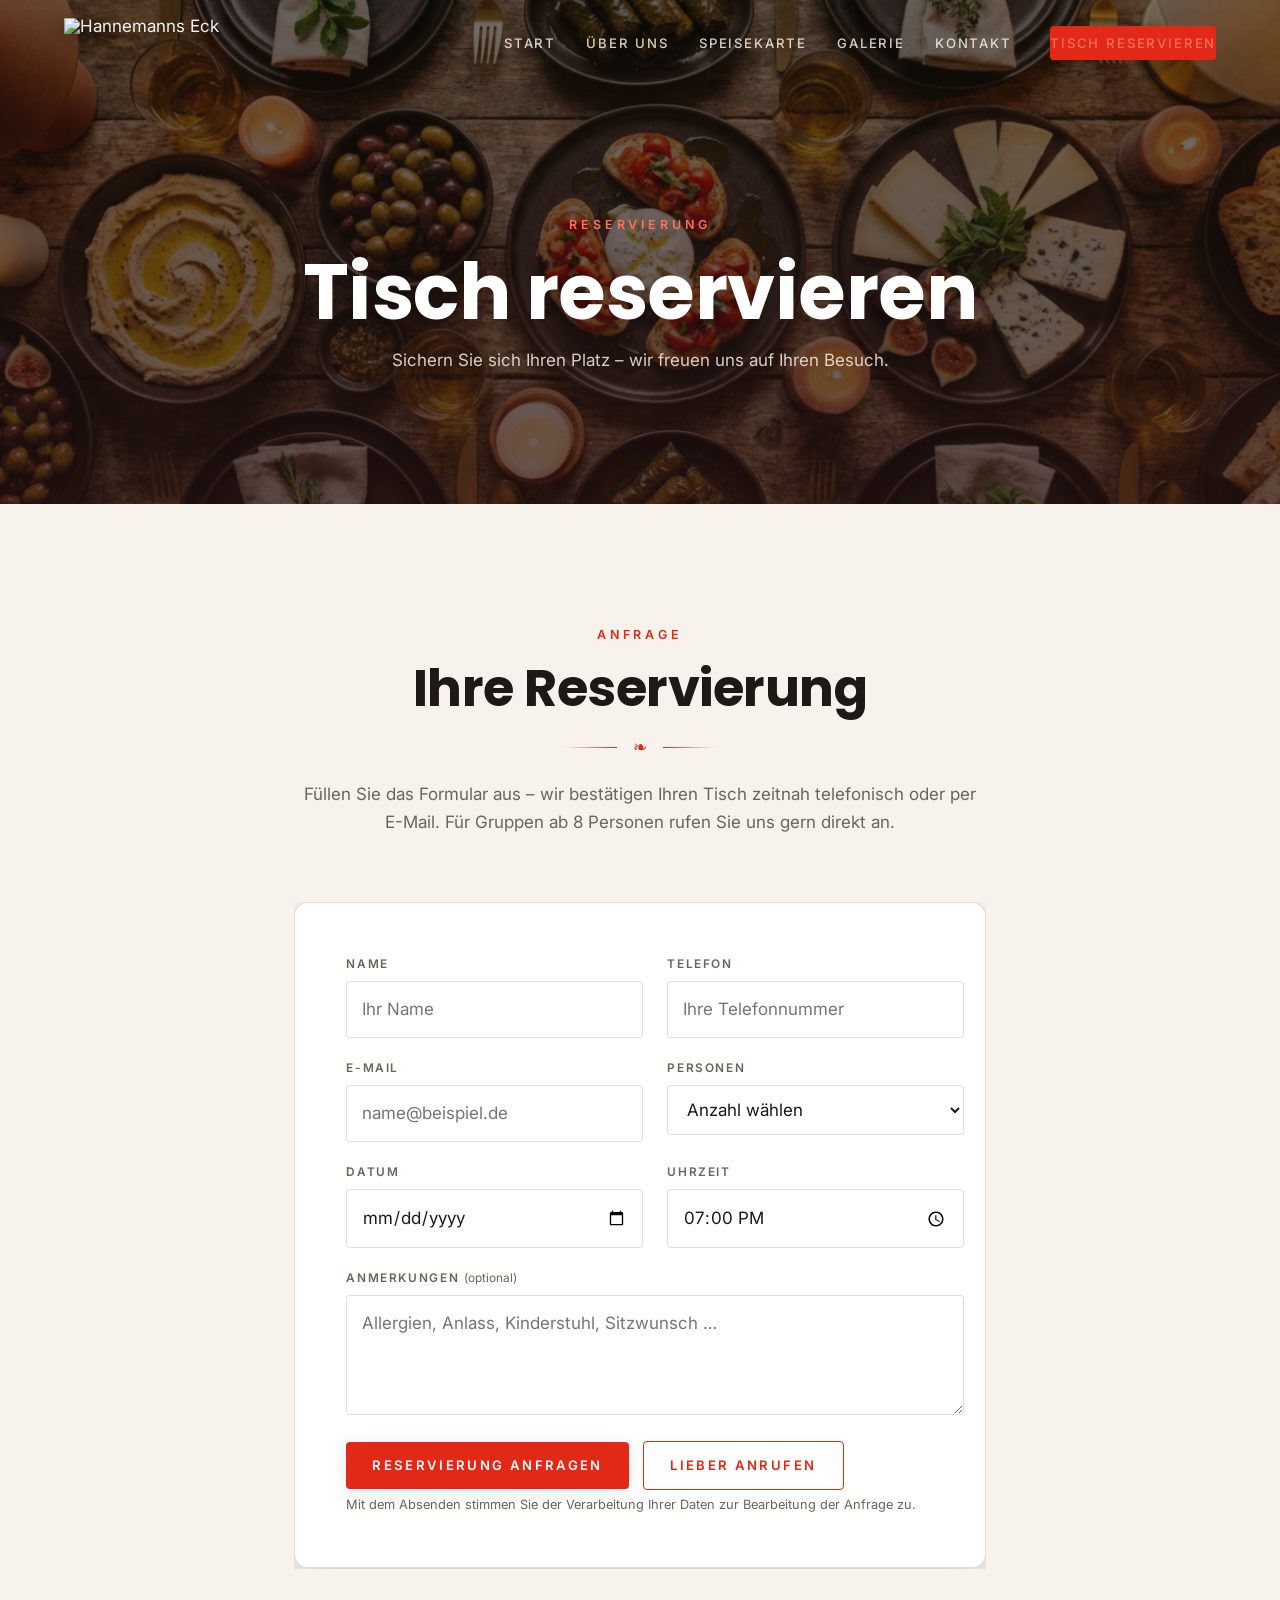
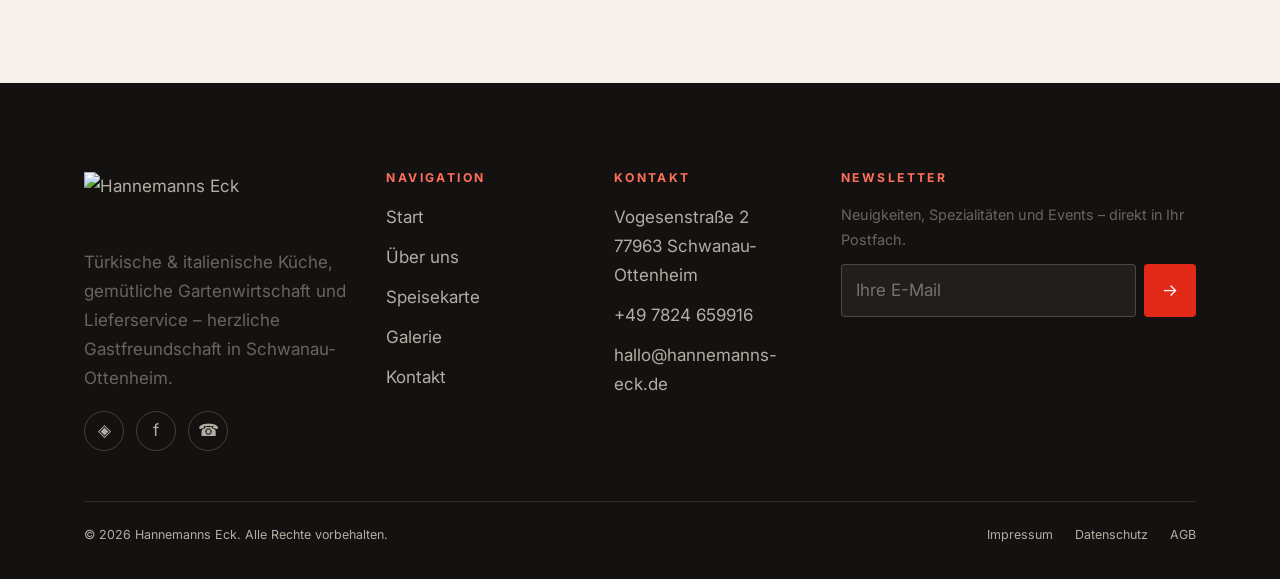
==== reservierung.html @ 38e83c29 "first commit" ====
<!DOCTYPE html>
<html lang="de">
<head>
  <meta charset="UTF-8" />
  <script>document.documentElement.className += ' js';</script>
  <meta name="viewport" content="width=device-width, initial-scale=1.0" />
  <title>Reservierung – Hannemanns Eck, Schwanau</title>
  <meta name="description" content="Reservieren Sie Ihren Tisch im Hannemanns Eck in Schwanau – wählen Sie Datum, Uhrzeit und Personenzahl. Wir bestätigen Ihre Anfrage zeitnah." />
  <link rel="canonical" href="https://www.hannemanns-eck.de/reservierung.html" />
  <meta name="theme-color" content="#141210" />
  <meta property="og:title" content="Reservierung – Hannemanns Eck" />
  <meta property="og:image" content="assets/img/kebap.png" />
  <link rel="icon" type="image/x-icon" href="assets/img/favicon.ico" />
  <link rel="icon" type="image/png" sizes="32x32" href="assets/img/favicon-32.png" />
  <link rel="icon" type="image/png" sizes="16x16" href="assets/img/favicon-16.png" />
  <link rel="apple-touch-icon" href="assets/img/apple-touch-icon.png" />
  <link rel="stylesheet" href="assets/css/style.css" />
</head>
<body>
  <a class="skip-link" href="#main">Zum Inhalt springen</a>
  <header class="nav" id="nav">
    <a class="nav__brand" href="index.html" aria-label="Hannemanns Eck – Startseite"><img src="assets/img/logo-light.png" alt="Hannemanns Eck" /></a>
    <nav class="nav__links" aria-label="Hauptnavigation">
      <a href="index.html">Start</a>
      <a href="ueber-uns.html">Über uns</a>
      <a href="speisekarte.html">Speisekarte</a>
      <a href="galerie.html">Galerie</a>
      <a href="kontakt.html">Kontakt</a>
      <a class="btn btn--gold nav__cta" href="reservierung.html" aria-current="page">Tisch reservieren</a>
    </nav>
    <button class="nav__toggle" aria-label="Menü öffnen" aria-expanded="false" aria-controls="nav"><span></span><span></span><span></span></button>
  </header>

  <main id="main">
    <section class="pagehero">
      <div class="pagehero__bg" data-parallax="0.16"><img src="assets/img/mezze.png" alt="Gedeckte Tafel im Hannemanns Eck" fetchpriority="high" /></div>
      <div class="pagehero__inner"><span class="eyebrow on-dark">Reservierung</span><h1>Tisch reservieren</h1><p>Sichern Sie sich Ihren Platz – wir freuen uns auf Ihren Besuch.</p></div>
    </section>

    <section class="section">
      <div class="container" style="max-width:820px">
        <div class="section-head" data-reveal><span class="eyebrow">Anfrage</span><h2>Ihre Reservierung</h2><div class="script-divider">❧</div><p>Füllen Sie das Formular aus – wir bestätigen Ihren Tisch zeitnah telefonisch oder per E-Mail. Für Gruppen ab 8 Personen rufen Sie uns gern direkt an.</p></div>
        <form class="form-card" id="reservation-form" data-reveal novalidate>
      <!-- Spamschutz (Honeypot) - von Menschen unsichtbar -->
      <input type="text" name="_gotcha" tabindex="-1" autocomplete="off" aria-hidden="true" style="position:absolute;left:-9999px;width:1px;height:1px;opacity:0" />
      <!-- Zweiter Honeypot (nur fuer Bots sichtbar) -->
      <input type="text" name="company" tabindex="-1" autocomplete="off" aria-hidden="true" style="position:absolute;left:-9999px;width:1px;height:1px;opacity:0" />
          <div class="form-grid">
            <div class="field"><label for="r-name">Name</label><input id="r-name" name="name" type="text" autocomplete="name" required placeholder="Ihr Name" /></div>
            <div class="field"><label for="r-phone">Telefon</label><input id="r-phone" name="phone" type="tel" autocomplete="tel" required placeholder="Ihre Telefonnummer" /></div>
            <div class="field"><label for="r-email">E-Mail</label><input id="r-email" name="email" type="email" autocomplete="email" required placeholder="name@beispiel.de" /></div>
            <div class="field"><label for="r-guests">Personen</label><select id="r-guests" name="guests" required><option value="" disabled selected>Anzahl wählen</option><option>1</option><option>2</option><option>3</option><option>4</option><option>5</option><option>6</option><option>7</option><option>8</option></select></div>
            <div class="field"><label for="r-date">Datum</label><input id="r-date" name="date" type="date" required /></div>
            <div class="field"><label for="r-time">Uhrzeit</label><input id="r-time" name="time" type="time" required value="19:00" min="11:00" max="23:00" /></div>
            <div class="field full"><label for="r-note">Anmerkungen <span style="text-transform:none;letter-spacing:0;font-weight:400">(optional)</span></label><textarea id="r-note" name="note" placeholder="Allergien, Anlass, Kinderstuhl, Sitzwunsch …"></textarea></div>
          </div>
          <div style="margin-top:1.6rem;display:flex;gap:14px;flex-wrap:wrap;align-items:center">
            <button class="btn btn--primary" type="submit">Reservierung anfragen</button>
            <a class="btn btn--outline" href="tel:+497824659916">Lieber anrufen</a>
          </div>
          <p class="form-note">Mit dem Absenden stimmen Sie der Verarbeitung Ihrer Daten zur Bearbeitung der Anfrage zu.</p>
          <div class="form-success" id="reservation-success" role="status" aria-live="polite"></div>
        </form>
      </div>
    </section>
  </main>

  <!-- ============ Footer (FOOTER_PLACEHOLDER) ============ -->
  <footer class="footer">
    <div class="container">
      <div class="footer__grid">
        <div class="footer__brand">
          <img src="assets/img/logo-light.png" alt="Hannemanns Eck" style="height:58px;width:auto" />
          <p style="margin-top:18px;max-width:280px">Türkische & italienische Küche, gemütliche Gartenwirtschaft und Lieferservice – herzliche Gastfreundschaft in Schwanau-Ottenheim.</p>
          <div class="socials" style="margin-top:18px">
            <a href="#" aria-label="Instagram">◈</a>
            <a href="#" aria-label="Facebook">f</a>
            <a href="https://wa.me/497824659916" aria-label="WhatsApp">☎</a>
          </div>
        </div>
        <div>
          <h4>Navigation</h4>
          <ul class="footer__links">
            <li><a href="index.html">Start</a></li>
            <li><a href="ueber-uns.html">Über uns</a></li>
            <li><a href="speisekarte.html">Speisekarte</a></li>
            <li><a href="galerie.html">Galerie</a></li>
            <li><a href="kontakt.html">Kontakt</a></li>
          </ul>
        </div>
        <div>
          <h4>Kontakt</h4>
          <ul class="footer__links">
            <li><a href="https://www.openstreetmap.org/search?query=Vogesenstraße%202%2077963%20Schwanau" target="_blank" rel="noopener">Vogesenstraße 2<br>77963 Schwanau-Ottenheim</a></li>
            <li><a href="tel:+497824659916">+49 7824 659916</a></li>
            <li><a href="mailto:hallo@hannemanns-eck.de">hallo@hannemanns-eck.de</a></li>
          </ul>
        </div>
        <div>
          <h4>Newsletter</h4>
          <p style="font-size:0.9rem">Neuigkeiten, Spezialitäten und Events – direkt in Ihr Postfach.</p>
          <form class="newsletter" data-confirm="news-success" novalidate>
      <!-- Spamschutz (Honeypot) - von Menschen unsichtbar -->
      <input type="text" name="_gotcha" tabindex="-1" autocomplete="off" aria-hidden="true" style="position:absolute;left:-9999px;width:1px;height:1px;opacity:0" />
            <input type="email" name="email" required placeholder="Ihre E-Mail" aria-label="E-Mail für Newsletter" />
            <button type="submit" aria-label="Abonnieren">→</button>
          </form>
          <div class="form-success" id="news-success" role="status" aria-live="polite" style="margin-top:12px;font-size:0.86rem"><strong>Willkommen!</strong> Bitte bestätigen Sie Ihre Anmeldung.</div>
        </div>
      </div>
      <div class="footer__bottom">
        <span>© <span data-year>2026</span> Hannemanns Eck. Alle Rechte vorbehalten.</span>
        <span>
          <a href="#">Impressum</a>
          <a href="#">Datenschutz</a>
          <a href="#">AGB</a>
        </span>
      </div>
    </div>
  </footer>

  <script src="assets/js/main.js" defer></script>
</body>
</html>
---- assets/css/style.css ----
/* =====================================================================
   Hannemanns Eck — Design System
   Warme, edle Palette · Terrakotta · Bordeaux · Gold · Creme · Holz
   Serif (Cormorant/Playfair) für Headlines, Sans (Inter) für Fließtext
   ===================================================================== */

/* --- Google Fonts (mit robusten Fallbacks für Offline-Betrieb) --- */
@import url('https://fonts.googleapis.com/css2?family=Poppins:wght@400;500;600;700;800&family=Inter:wght@300;400;500;600&family=Yellowtail&display=swap');

/* ============================ Tokens ============================ */
:root {
  /* Farben — Markenidentität aus dem Logo: Schwarz · Rot · Creme */
  --bordeaux: #1e1b19;
  --bordeaux-deep: #141210;
  --terracotta: #e22817;
  --terracotta-soft: #ef5a45;
  --gold: #e22817;
  --gold-bright: #ff6f5c;
  --cream: #f7f3ec;
  --cream-dim: #ece5d9;
  --wood: #1c1916;
  --charcoal: #141210;
  --ink: #1a1714;

  /* Funktionale Variablen (Light-Basis) */
  --bg: var(--cream);
  --bg-alt: #f0ebe2;
  --surface: #ffffff;
  --text: #1c1916;
  --text-soft: #6b645d;
  --line: rgba(20, 18, 16, 0.13);
  --accent: var(--terracotta);
  --accent-2: var(--gold);

  /* Typografie */
  --font-serif: 'Poppins', 'Inter', Helvetica, Arial, sans-serif;
  --font-sans: 'Inter', -apple-system, BlinkMacSystemFont, 'Segoe UI', Roboto, Helvetica, Arial, sans-serif;
  --font-script: 'Yellowtail', 'Segoe Script', 'Brush Script MT', cursive;

  /* Maße */
  --maxw: 1240px;
  --gutter: clamp(20px, 5vw, 64px);
  --radius: 4px;
  --radius-lg: 14px;
  --shadow-sm: 0 4px 18px rgba(42, 27, 19, 0.10);
  --shadow-md: 0 18px 50px rgba(42, 27, 19, 0.18);
  --shadow-gold: 0 10px 40px rgba(226, 40, 23, 0.30);
  --ease: cubic-bezier(0.22, 1, 0.36, 1);
  --ease-lux: cubic-bezier(0.16, 1, 0.3, 1); /* langsames, edles Expo-Out (LVMH-Stil) */
  --t-fast: 0.25s var(--ease);
  --t: 0.5s var(--ease);
}

/* ============================ Reset ============================ */
*, *::before, *::after { box-sizing: border-box; }
* { margin: 0; }
html { scroll-behavior: smooth; -webkit-text-size-adjust: 100%; }
body {
  font-family: var(--font-sans);
  font-weight: 400;
  color: var(--text);
  background: var(--bg);
  line-height: 1.7;
  font-size: 17px;
  -webkit-font-smoothing: antialiased;
  text-rendering: optimizeLegibility;
  overflow-x: hidden;
}
img { max-width: 100%; display: block; }
a { color: inherit; text-decoration: none; }
button { font: inherit; cursor: pointer; border: none; background: none; color: inherit; }
ul { list-style: none; padding: 0; }
input, select, textarea { font: inherit; color: inherit; }
:focus-visible { outline: 2px solid var(--gold); outline-offset: 3px; border-radius: 2px; }

/* Skip-Link (Barrierefreiheit) */
.skip-link {
  position: absolute; left: 12px; top: -60px;
  background: var(--bordeaux); color: var(--cream);
  padding: 12px 20px; border-radius: var(--radius); z-index: 2000;
  transition: top var(--t-fast);
}
.skip-link:focus { top: 12px; }

/* ========================= Typografie ========================= */
h1, h2, h3, h4 { font-family: var(--font-serif); font-weight: 700; line-height: 1.06; letter-spacing: -0.5px; }
h1 { font-size: clamp(2.6rem, 6vw, 4.8rem); }
h2 { font-size: clamp(2rem, 4.2vw, 3.2rem); }
h3 { font-size: clamp(1.4rem, 2.4vw, 1.9rem); }
p { color: var(--text-soft); }
.lead { font-size: 1.18rem; color: var(--text-soft); }

.eyebrow {
  display: inline-block;
  font-family: var(--font-sans);
  font-size: 0.78rem; font-weight: 600;
  letter-spacing: 0.32em; text-transform: uppercase;
  color: var(--terracotta);
  margin-bottom: 1rem;
}
.eyebrow.on-dark { color: var(--gold-bright); }

.script-divider {
  display: flex; align-items: center; justify-content: center;
  gap: 16px; color: var(--gold); margin: 1.1rem 0;
}
.script-divider::before, .script-divider::after {
  content: ""; height: 1px; width: 54px;
  background: linear-gradient(90deg, transparent, var(--gold));
}
.script-divider::after { background: linear-gradient(90deg, var(--gold), transparent); }

/* ========================= Layout ========================= */
.container { width: 100%; max-width: var(--maxw); margin-inline: auto; padding-inline: var(--gutter); }
.section { padding-block: clamp(64px, 9vw, 130px); }
.section--tight { padding-block: clamp(48px, 6vw, 80px); }
.section--dark { background: var(--bordeaux-deep); color: var(--cream); }
.section--dark p { color: rgba(246, 239, 227, 0.75); }
.section--wood { background: var(--wood); color: var(--cream); }
.section--wood p { color: rgba(246, 239, 227, 0.72); }
.section-head { max-width: 680px; margin: 0 auto clamp(36px, 5vw, 64px); text-align: center; }
.text-center { text-align: center; }

/* ========================= Buttons ========================= */
.btn {
  display: inline-flex; align-items: center; gap: 0.6em;
  padding: 0.95em 2em;
  font-family: var(--font-sans); font-size: 0.82rem; font-weight: 600;
  letter-spacing: 0.18em; text-transform: uppercase;
  border-radius: var(--radius); position: relative; overflow: hidden;
  transition: transform var(--t-fast), box-shadow var(--t-fast), background var(--t-fast), color var(--t-fast);
  will-change: transform;
}
.btn--primary { background: var(--terracotta); color: #fff; box-shadow: var(--shadow-sm); }
.btn--primary:hover { background: #b81f0f; transform: translateY(-3px); box-shadow: var(--shadow-md); }
.btn--gold { background: var(--gold); color: #fff; }
.btn--gold:hover { background: var(--gold-bright); transform: translateY(-3px); box-shadow: var(--shadow-gold); }
.btn--ghost { border: 1px solid currentColor; color: var(--cream); }
.btn--ghost:hover { background: var(--cream); color: var(--ink); transform: translateY(-3px); }
.btn--outline { border: 1px solid var(--terracotta); color: var(--terracotta); }
.btn--outline:hover { background: var(--terracotta); color: #fff; transform: translateY(-3px); }

/* ===================== Navigation (sticky) ===================== */
.nav {
  position: fixed; inset: 0 0 auto 0; z-index: 1000;
  display: flex; align-items: center; justify-content: space-between;
  padding: 18px var(--gutter);
  transition: background var(--t), padding var(--t), box-shadow var(--t), border-color var(--t);
  border-bottom: 1px solid transparent;
}
.nav--scrolled {
  background: rgba(26, 18, 13, 0.85);
  -webkit-backdrop-filter: blur(14px); backdrop-filter: blur(14px);
  padding-block: 12px; box-shadow: 0 8px 30px rgba(0,0,0,0.25);
  border-bottom-color: rgba(200, 162, 83, 0.2);
}
.nav__brand { display: flex; flex-direction: column; line-height: 1; color: var(--cream); z-index: 2; }
.nav__brand b { font-family: var(--font-serif); font-size: 1.5rem; font-weight: 600; letter-spacing: 0.5px; }
.nav__brand span { font-size: 0.62rem; letter-spacing: 0.34em; text-transform: uppercase; color: var(--gold-bright); margin-top: 3px; }
.nav__links { display: flex; align-items: center; gap: 30px; }
.nav__links a {
  color: rgba(246,239,227,0.86); font-size: 0.82rem; font-weight: 500;
  letter-spacing: 0.14em; text-transform: uppercase; position: relative; padding: 6px 0;
  transition: color var(--t-fast);
}
.nav__links a::after {
  content: ""; position: absolute; left: 0; bottom: 0; height: 1.5px; width: 0;
  background: var(--gold); transition: width var(--t-fast);
}
.nav__links a:hover { color: #fff; }
.nav__links a:hover::after, .nav__links a[aria-current="page"]::after { width: 100%; }
.nav__links a[aria-current="page"] { color: var(--gold-bright); }
.nav__cta { margin-left: 8px; }
.nav__toggle { display: none; width: 42px; height: 42px; color: var(--cream); z-index: 2; }
.nav__toggle span { display: block; width: 26px; height: 2px; background: currentColor; margin: 5px auto; transition: transform var(--t-fast), opacity var(--t-fast); }
.nav.open .nav__toggle span:nth-child(1) { transform: translateY(7px) rotate(45deg); }
.nav.open .nav__toggle span:nth-child(2) { opacity: 0; }
.nav.open .nav__toggle span:nth-child(3) { transform: translateY(-7px) rotate(-45deg); }

@media (max-width: 940px) {
  .nav__toggle { display: block; }
  .nav__links {
    position: fixed; inset: 0; flex-direction: column; justify-content: center;
    gap: 26px; background: rgba(20, 13, 9, 0.97);
    -webkit-backdrop-filter: blur(10px); backdrop-filter: blur(10px);
    transform: translateX(100%); transition: transform var(--t); padding: 40px;
  }
  .nav.open .nav__links { transform: translateX(0); }
  .nav__links a { font-size: 1.1rem; }
}

/* ============================ Hero ============================ */
.hero { position: relative; min-height: 100svh; display: grid; place-items: center; text-align: center; color: var(--cream); overflow: hidden; }
.hero__bg { position: absolute; inset: -8% 0 0 0; z-index: -2; }
.hero__bg img { width: 100%; height: 116%; object-fit: cover; }
.hero::after {
  content: ""; position: absolute; inset: 0; z-index: -1;
  background: linear-gradient(180deg, rgba(20,13,9,0.55) 0%, rgba(40,18,18,0.45) 40%, rgba(20,13,9,0.85) 100%);
}
.hero__inner { padding: 120px var(--gutter) 90px; max-width: 920px; }
.hero h1 { color: #fff; text-shadow: 0 2px 30px rgba(0,0,0,0.4); }
.hero__sub { font-family: var(--font-script); font-size: clamp(1.5rem, 3vw, 2.2rem); color: var(--gold-bright); margin-top: 0.5rem; }
.hero__rating { display: inline-flex; align-items: center; gap: 10px; margin-top: 1.6rem; color: var(--cream); font-size: 0.85rem; letter-spacing: 0.12em; }
.hero__rating .stars { color: var(--gold-bright); letter-spacing: 3px; font-size: 1rem; }
.hero__actions { display: flex; gap: 16px; justify-content: center; flex-wrap: wrap; margin-top: 2.4rem; }
.scroll-cue { position: absolute; bottom: 26px; left: 50%; transform: translateX(-50%); color: var(--cream); font-size: 0.66rem; letter-spacing: 0.3em; text-transform: uppercase; opacity: 0.8; }
.scroll-cue::after { content: ""; display: block; width: 1px; height: 46px; margin: 10px auto 0; background: linear-gradient(var(--gold-bright), transparent); animation: cue 2s var(--ease) infinite; }
@keyframes cue { 0% { transform: scaleY(0); transform-origin: top; } 50% { transform: scaleY(1); transform-origin: top; } 51% { transform-origin: bottom; } 100% { transform: scaleY(0); transform-origin: bottom; } }

/* Page-Hero (Unterseiten) */
.pagehero { position: relative; min-height: 56vh; display: grid; place-items: center; text-align: center; color: var(--cream); overflow: hidden; }
.pagehero__bg { position: absolute; inset: 0; z-index: -2; }
.pagehero__bg img { width: 100%; height: 100%; object-fit: cover; }
.pagehero::after { content: ""; position: absolute; inset: 0; z-index: -1; background: linear-gradient(180deg, rgba(20,13,9,0.6), rgba(40,18,18,0.7)); }
.pagehero__inner { padding: 150px var(--gutter) 70px; }
.pagehero h1 { color: #fff; }
.pagehero p { color: rgba(246,239,227,0.85); max-width: 560px; margin: 0.8rem auto 0; }

/* ===================== Animation: Reveal ===================== */
/* ---------- Scroll-Reveal: LVMH-inspirierter Vorhang/Mask-Reveal ----------
   Inhalt steigt langsam mit weichem Expo-Easing auf und wird dabei wie hinter
   einer Kante hervorgeschoben (clip-path). main.js entfernt das clip-path nach
   Abschluss (Klasse .reveal-done), damit Schatten nicht beschnitten werden. */
.js [data-reveal] {
  opacity: 0;
  transform: translateY(54px);
  clip-path: inset(0 0 100% 0);
  transition: opacity 1.2s var(--ease-lux), transform 1.3s var(--ease-lux), clip-path 1.3s var(--ease-lux);
  will-change: opacity, transform, clip-path;
}
[data-reveal].in { opacity: 1; transform: none; clip-path: inset(0 0 0 0); }
[data-reveal].reveal-done { clip-path: none; }
[data-reveal-delay="1"] { transition-delay: 0.12s; }
[data-reveal-delay="2"] { transition-delay: 0.24s; }
[data-reveal-delay="3"] { transition-delay: 0.36s; }
[data-reveal-delay="4"] { transition-delay: 0.48s; }
[data-reveal-delay="5"] { transition-delay: 0.6s; }
[data-reveal-delay="6"] { transition-delay: 0.72s; }
.hero [data-anim] { opacity: 0; transform: translateY(26px); animation: heroIn 1s var(--ease) forwards; }
.hero [data-anim="1"] { animation-delay: 0.2s; }
.hero [data-anim="2"] { animation-delay: 0.45s; }
.hero [data-anim="3"] { animation-delay: 0.7s; }
.hero [data-anim="4"] { animation-delay: 0.95s; }
@keyframes heroIn { to { opacity: 1; transform: none; } }

/* Page-Transition (Fade beim Laden) */
body { animation: pageIn 0.6s var(--ease); }
@keyframes pageIn { from { opacity: 0; } to { opacity: 1; } }

/* ===================== Split / About ===================== */
.split { display: grid; grid-template-columns: 1fr 1fr; gap: clamp(32px, 5vw, 80px); align-items: center; }
.split--reverse .split__media { order: 2; }
.split__media { position: relative; border-radius: var(--radius-lg); overflow: hidden; box-shadow: var(--shadow-md); }
.split__media img { width: 100%; height: 100%; object-fit: cover; transition: transform 1.2s var(--ease); }
.split__media:hover img { transform: scale(1.05); }
.split__media .frame { position: absolute; inset: 14px; border: 1px solid rgba(246,239,227,0.5); border-radius: 8px; pointer-events: none; }
@media (max-width: 820px) { .split { grid-template-columns: 1fr; } .split--reverse .split__media { order: 0; } }

/* ===================== Highlight Cards ===================== */
.cards { display: grid; grid-template-columns: repeat(3, 1fr); gap: 28px; }
@media (max-width: 880px) { .cards { grid-template-columns: 1fr; max-width: 460px; margin-inline: auto; } }
.card {
  background: var(--surface); border-radius: var(--radius-lg); overflow: hidden;
  box-shadow: var(--shadow-sm); transition: transform var(--t), box-shadow var(--t);
  border: 1px solid var(--line);
}
.card:hover { transform: translateY(-8px); box-shadow: var(--shadow-md); }
.card__img { aspect-ratio: 4 / 3; overflow: hidden; }
.card__img img { width: 100%; height: 100%; object-fit: cover; transition: transform 1s var(--ease); }
.card:hover .card__img img { transform: scale(1.08); }
.card__body { padding: 26px 26px 30px; }
.card__body h3 { margin-bottom: 0.4rem; }
.card__tag { font-size: 0.7rem; letter-spacing: 0.2em; text-transform: uppercase; color: var(--gold); }

/* ===================== Stats / Bewertung ===================== */
.stats { display: grid; grid-template-columns: repeat(4, 1fr); gap: 24px; text-align: center; }
@media (max-width: 720px) { .stats { grid-template-columns: repeat(2, 1fr); } }
.stat__num { font-family: var(--font-serif); font-size: clamp(2.4rem, 5vw, 3.4rem); color: var(--gold-bright); line-height: 1; }
.stat__label { font-size: 0.74rem; letter-spacing: 0.22em; text-transform: uppercase; margin-top: 0.6rem; color: rgba(246,239,227,0.7); }

/* ===================== Speisekarte ===================== */
.menu-filter { display: flex; flex-wrap: wrap; gap: 10px; justify-content: center; margin-bottom: 48px; }
.menu-filter button {
  padding: 0.6em 1.4em; border: 1px solid var(--line); border-radius: 999px;
  font-size: 0.78rem; letter-spacing: 0.14em; text-transform: uppercase; color: var(--text-soft);
  transition: all var(--t-fast); background: var(--surface);
}
.menu-filter button:hover { border-color: var(--terracotta); color: var(--terracotta); }
.menu-filter button.active { background: var(--terracotta); border-color: var(--terracotta); color: #fff; }

.menu-cat { margin-bottom: clamp(48px, 7vw, 86px); }
.menu-cat__head { display: flex; align-items: center; gap: 20px; margin-bottom: 32px; }
.menu-cat__head h3 { font-size: clamp(1.7rem, 3vw, 2.3rem); white-space: nowrap; }
.menu-cat__head .rule { flex: 1; height: 1px; background: var(--line); }
.menu-grid { display: grid; grid-template-columns: 1fr 1fr; gap: 14px 48px; }
@media (max-width: 760px) { .menu-grid { grid-template-columns: 1fr; } }
.dish { display: grid; grid-template-columns: 1fr auto; gap: 6px 14px; padding: 16px 0; border-bottom: 1px dashed var(--line); align-items: baseline; }
.dish__name { font-family: var(--font-serif); font-size: 1.28rem; font-weight: 600; color: var(--ink); }
.dish__price { font-family: var(--font-serif); font-size: 1.18rem; color: var(--terracotta); font-weight: 600; white-space: nowrap; }
.dish__desc { grid-column: 1 / -1; font-size: 0.93rem; color: var(--text-soft); }
.dish__badge { display: inline-block; font-size: 0.62rem; letter-spacing: 0.12em; text-transform: uppercase; color: var(--gold); border: 1px solid var(--gold); border-radius: 3px; padding: 1px 6px; margin-left: 8px; vertical-align: middle; }

.menu-feature { display: grid; grid-template-columns: repeat(2, 1fr); gap: 18px; margin-bottom: 60px; }
@media (max-width: 760px) { .menu-feature { grid-template-columns: 1fr; } }
.menu-feature figure { position: relative; border-radius: var(--radius-lg); overflow: hidden; aspect-ratio: 16/10; box-shadow: var(--shadow-sm); }
.menu-feature img { width: 100%; height: 100%; object-fit: cover; transition: transform 1s var(--ease); }
.menu-feature figure:hover img { transform: scale(1.06); }
.menu-feature figcaption { position: absolute; left: 0; bottom: 0; right: 0; padding: 40px 22px 18px; color: #fff; font-family: var(--font-serif); font-size: 1.4rem; background: linear-gradient(transparent, rgba(20,13,9,0.8)); }

/* ===================== Galerie ===================== */
.gallery { display: grid; grid-template-columns: repeat(3, 1fr); grid-auto-rows: 230px; gap: 14px; }
@media (max-width: 860px) { .gallery { grid-template-columns: repeat(2, 1fr); grid-auto-rows: 200px; } }
@media (max-width: 520px) { .gallery { grid-template-columns: 1fr; } }
.gallery figure { position: relative; overflow: hidden; border-radius: var(--radius-lg); cursor: pointer; box-shadow: var(--shadow-sm); }
.gallery figure.tall { grid-row: span 2; }
.gallery figure.wide { grid-column: span 2; }
@media (max-width: 520px) { .gallery figure.tall, .gallery figure.wide { grid-row: auto; grid-column: auto; } }
.gallery img { width: 100%; height: 100%; object-fit: cover; transition: transform 0.9s var(--ease); }
.gallery figure:hover img { transform: scale(1.09); }
.gallery figure::after { content: "\002B"; position: absolute; inset: 0; display: grid; place-items: center; font-size: 2rem; color: #fff; background: rgba(58,15,21,0.0); opacity: 0; transition: all var(--t-fast); }
.gallery figure:hover::after { background: rgba(58,15,21,0.4); opacity: 1; }

/* Lightbox */
.lightbox { position: fixed; inset: 0; z-index: 1500; display: none; place-items: center; background: rgba(15,9,6,0.94); padding: 24px; }
.lightbox.open { display: grid; animation: pageIn 0.3s ease; }
.lightbox img { max-width: 92vw; max-height: 86vh; border-radius: 6px; box-shadow: 0 30px 80px rgba(0,0,0,0.6); }
.lightbox__close, .lightbox__nav { position: absolute; color: var(--cream); font-size: 2rem; width: 56px; height: 56px; display: grid; place-items: center; border-radius: 50%; transition: background var(--t-fast); }
.lightbox__close:hover, .lightbox__nav:hover { background: rgba(255,255,255,0.12); }
.lightbox__close { top: 18px; right: 18px; }
.lightbox__nav { top: 50%; transform: translateY(-50%); }
.lightbox__nav.prev { left: 14px; }
.lightbox__nav.next { right: 14px; }

/* ===================== Formulare ===================== */
.form-card { background: var(--surface); border: 1px solid var(--line); border-radius: var(--radius-lg); box-shadow: var(--shadow-md); padding: clamp(28px, 4vw, 52px); }
.form-grid { display: grid; grid-template-columns: 1fr 1fr; gap: 20px 24px; }
@media (max-width: 640px) { .form-grid { grid-template-columns: 1fr; } }
.field { display: flex; flex-direction: column; gap: 7px; }
.field.full { grid-column: 1 / -1; }
.field label { font-size: 0.74rem; letter-spacing: 0.14em; text-transform: uppercase; color: var(--text-soft); font-weight: 600; }
.field input, .field select, .field textarea {
  padding: 13px 15px; border: 1px solid var(--line); border-radius: var(--radius);
  background: #fff; transition: border-color var(--t-fast), box-shadow var(--t-fast);
}
.field input:focus, .field select:focus, .field textarea:focus { border-color: var(--terracotta); box-shadow: 0 0 0 3px rgba(185,87,47,0.12); outline: none; }
.field textarea { resize: vertical; min-height: 120px; }
.form-note { font-size: 0.8rem; color: var(--text-soft); margin-top: 4px; }
.form-success {
  display: none; margin-top: 22px; padding: 18px 22px; border-radius: var(--radius);
  background: rgba(120, 90, 40, 0.1); border: 1px solid var(--gold); color: var(--ink);
}
.form-success.show { display: block; animation: pageIn 0.5s ease; }
.form-success strong { color: var(--terracotta); }

/* ===================== Info / Kontakt ===================== */
.info-grid { display: grid; grid-template-columns: 1fr 1fr; gap: 40px; }
@media (max-width: 820px) { .info-grid { grid-template-columns: 1fr; } }
.info-list li { display: flex; gap: 16px; padding: 16px 0; border-bottom: 1px solid var(--line); }
.info-list .ic { color: var(--terracotta); font-size: 1.3rem; line-height: 1.4; }
.info-list b { display: block; font-family: var(--font-serif); font-size: 1.2rem; color: var(--ink); }
.info-list a:hover { color: var(--terracotta); }
.hours { width: 100%; border-collapse: collapse; }
.hours td { padding: 11px 0; border-bottom: 1px solid var(--line); }
.hours td:last-child { text-align: right; color: var(--ink); font-weight: 500; }
.hours tr.today td { color: var(--terracotta); font-weight: 600; }
.map-embed { border-radius: var(--radius-lg); overflow: hidden; box-shadow: var(--shadow-md); border: 1px solid var(--line); min-height: 320px; }
.map-embed iframe { width: 100%; height: 100%; min-height: 320px; border: 0; display: block; filter: saturate(1.05); }

/* ===================== CTA Band ===================== */
.cta-band { position: relative; text-align: center; color: var(--cream); overflow: hidden; }
.cta-band__bg { position: absolute; inset: 0; z-index: -2; }
.cta-band__bg img { width: 100%; height: 100%; object-fit: cover; }
.cta-band::after { content: ""; position: absolute; inset: 0; z-index: -1; background: rgba(40,15,18,0.8); }
.cta-band h2 { color: #fff; }
.cta-band p { color: rgba(246,239,227,0.82); max-width: 540px; margin: 0.8rem auto 2rem; }

/* ============================ Footer ============================ */
.footer { background: var(--charcoal); color: rgba(246,239,227,0.7); padding-top: clamp(56px, 7vw, 90px); }
.footer__grid { display: grid; grid-template-columns: 1.4fr 1fr 1fr 1.3fr; gap: 40px; padding-bottom: 50px; border-bottom: 1px solid rgba(246,239,227,0.12); }
@media (max-width: 860px) { .footer__grid { grid-template-columns: 1fr 1fr; gap: 36px; } }
@media (max-width: 520px) { .footer__grid { grid-template-columns: 1fr; } }
.footer h4 { font-family: var(--font-sans); font-size: 0.76rem; letter-spacing: 0.2em; text-transform: uppercase; color: var(--gold-bright); margin-bottom: 18px; }
.footer__brand b { font-family: var(--font-serif); font-size: 1.7rem; color: var(--cream); display: block; }
.footer__brand span { font-size: 0.66rem; letter-spacing: 0.3em; text-transform: uppercase; color: var(--gold); }
.footer a { transition: color var(--t-fast); }
.footer a:hover { color: var(--gold-bright); }
.footer__links li { margin-bottom: 11px; }
.socials { display: flex; gap: 12px; }
.socials a { width: 40px; height: 40px; border: 1px solid rgba(246,239,227,0.2); border-radius: 50%; display: grid; place-items: center; transition: all var(--t-fast); }
.socials a:hover { border-color: var(--gold); color: var(--gold-bright); transform: translateY(-3px); }
.newsletter { display: flex; gap: 8px; margin-top: 12px; }
.newsletter input { flex: 1; padding: 11px 14px; border-radius: var(--radius); border: 1px solid rgba(246,239,227,0.2); background: rgba(246,239,227,0.06); color: var(--cream); }
.newsletter input::placeholder { color: rgba(246,239,227,0.4); }
.newsletter button { padding: 0 18px; background: var(--terracotta); color: #fff; border-radius: var(--radius); transition: background var(--t-fast); }
.newsletter button:hover { background: #b81f0f; }
.footer__bottom { display: flex; justify-content: space-between; gap: 16px; flex-wrap: wrap; padding: 22px 0 34px; font-size: 0.78rem; }
.footer__bottom a { margin-left: 18px; }

/* ===================== Reduced Motion ===================== */
@media (prefers-reduced-motion: reduce) {
  *, *::before, *::after { animation-duration: 0.001ms !important; animation-iteration-count: 1 !important; transition-duration: 0.001ms !important; scroll-behavior: auto !important; }
  [data-reveal] { opacity: 1 !important; transform: none !important; clip-path: none !important; }
}

/* ---------- Formular-Status: Fehlerfall (Formspree) ---------- */
.form-success.error {
  background: rgba(155, 40, 30, 0.10);
  border-color: var(--terracotta);
  color: var(--bordeaux-deep);
}
.form-success.error a {
  color: var(--bordeaux);
  font-weight: 600;
  text-decoration: underline;
}

/* ===================== Logo (Nav & Footer) ===================== */
.nav__brand { z-index: 2; }
.nav__brand img { height: 50px; width: auto; display: block; transition: height var(--t); filter: drop-shadow(0 2px 8px rgba(0,0,0,0.35)); }
.nav--scrolled .nav__brand img { height: 40px; }
@media (max-width: 600px) { .nav__brand img { height: 40px; } }
.footer__brand img { display: block; }

/* ===================== Konzept-Karten (Restaurant / Garten / Lieferung) ===================== */
.concept { display: grid; grid-template-columns: repeat(3, 1fr); gap: 24px; }
@media (max-width: 880px) { .concept { grid-template-columns: 1fr; max-width: 460px; margin-inline: auto; } }
.concept__item { text-align: center; padding: 36px 26px; background: var(--surface); border: 1px solid var(--line); border-radius: var(--radius-lg); box-shadow: var(--shadow-sm); transition: transform var(--t), box-shadow var(--t); }
.concept__item:hover { transform: translateY(-8px); box-shadow: var(--shadow-md); }
.concept__ic { font-size: 2.2rem; line-height: 1; }
.concept__item h3 { margin: 0.7rem 0 0.5rem; }

/* ===================== Speisekarte: Legende ===================== */
.legend { display: grid; grid-template-columns: 1fr 1fr; gap: 26px 48px; background: var(--surface); border: 1px solid var(--line); border-radius: var(--radius-lg); padding: clamp(24px, 4vw, 40px); box-shadow: var(--shadow-sm); }
@media (max-width: 760px) { .legend { grid-template-columns: 1fr; } }
.legend h4 { font-family: var(--font-serif); font-size: 0.95rem; letter-spacing: 0.06em; text-transform: uppercase; color: var(--ink); margin-bottom: 12px; }
.legend ul { columns: 2; column-gap: 28px; font-size: 0.85rem; color: var(--text-soft); }
@media (max-width: 480px) { .legend ul { columns: 1; } }
.legend li { margin-bottom: 5px; break-inside: avoid; }
.menu-note { font-size: 0.85rem; color: var(--text-soft); text-align: center; margin-top: 14px; }
.dish__price small { font-family: var(--font-sans); font-size: 0.7rem; font-weight: 500; color: var(--text-soft); letter-spacing: 0.04em; }
.dish__name sup { font-family: var(--font-sans); font-size: 0.6rem; font-weight: 500; color: var(--text-soft); margin-left: 3px; }

/* =====================================================================
   Erweiterte Animationen & Effekte (Scroll · Hover · Klick · Popup)
   ===================================================================== */

/* ---- Scroll-Fortschrittsbalken (oben) ---- */
.scroll-progress {
  position: fixed; top: 0; left: 0; height: 3px; width: 0; z-index: 1200;
  background: linear-gradient(90deg, var(--terracotta), var(--gold-bright));
  box-shadow: 0 0 12px rgba(226, 40, 23, 0.6);
  transition: width 0.1s linear; pointer-events: none;
}

/* ---- Buttons: edler Glanz-Sweep + feiner Druck ---- */
.btn::before {
  content: ""; position: absolute; top: 0; left: -130%; width: 55%; height: 100%;
  background: linear-gradient(120deg, transparent, rgba(255, 255, 255, 0.38), transparent);
  transform: skewX(-20deg); transition: left 0.6s var(--ease); pointer-events: none;
}
.btn:hover::before { left: 130%; }
.btn:active { transform: translateY(-1px) scale(0.98); }

/* ---- Klick-Ripple ---- */
.ripple {
  position: absolute; border-radius: 50%; transform: scale(0);
  background: rgba(255, 255, 255, 0.45); animation: ripple 0.6s var(--ease); pointer-events: none;
}
@keyframes ripple { to { transform: scale(2.6); opacity: 0; } }

/* ---- Zurück-nach-oben-Button ---- */
.to-top {
  position: fixed; right: 22px; bottom: 22px; z-index: 1100;
  width: 48px; height: 48px; border-radius: 50%;
  background: var(--terracotta); color: #fff; display: grid; place-items: center;
  font-size: 1.25rem; box-shadow: var(--shadow-gold);
  opacity: 0; transform: translateY(20px) scale(0.8); pointer-events: none;
  transition: opacity 0.4s var(--ease), transform 0.4s var(--ease), background var(--t-fast);
}
.to-top.show { opacity: 1; transform: none; pointer-events: auto; }
.to-top:hover { background: var(--gold-bright); transform: translateY(-3px); }

/* ---- Verfeinerte Hover-Akzente ---- */
.card { transition: transform var(--t), box-shadow var(--t), border-color var(--t-fast); }
.card:hover { border-color: rgba(226, 40, 23, 0.35); }
.concept__item:hover { border-color: rgba(226, 40, 23, 0.35); }
.dish { transition: background var(--t-fast), padding-left var(--t-fast); }
.dish:hover { background: rgba(226, 40, 23, 0.04); padding-left: 8px; }
.info-list a { transition: color var(--t-fast); }

/* ---- Bestätigungs-Popup (Modal) ---- */
.modal {
  position: fixed; inset: 0; z-index: 1600; display: none; place-items: center; padding: 24px;
  background: rgba(15, 9, 6, 0.78);
  -webkit-backdrop-filter: blur(7px); backdrop-filter: blur(7px);
}
.modal.open { display: grid; animation: modalFade 0.3s ease; }
@keyframes modalFade { from { opacity: 0; } to { opacity: 1; } }
.modal__card {
  position: relative; width: 100%; max-width: 480px; background: var(--surface);
  border-radius: var(--radius-lg); padding: clamp(30px, 4vw, 46px) clamp(24px, 4vw, 40px);
  text-align: center; box-shadow: 0 40px 90px rgba(0, 0, 0, 0.5); border-top: 4px solid var(--terracotta);
  transform: translateY(16px) scale(0.95); opacity: 0;
  animation: modalPop 0.55s var(--ease-lux) 0.05s forwards;
}
@keyframes modalPop { to { transform: none; opacity: 1; } }
.modal__card h3 { margin-bottom: 0.5rem; }
.modal__card .modal__body { color: var(--text-soft); font-size: 0.97rem; line-height: 1.6; }
.modal__body strong { color: var(--ink); }
.modal__actions { margin-top: 1.6rem; display: flex; gap: 12px; justify-content: center; flex-wrap: wrap; }
.modal__close {
  position: absolute; top: 12px; right: 14px; width: 38px; height: 38px; border-radius: 50%;
  display: grid; place-items: center; font-size: 1.4rem; color: var(--text-soft);
  transition: background var(--t-fast);
}
.modal__close:hover { background: rgba(0, 0, 0, 0.06); }

/* Animiertes Häkchen */
.modal__icon { width: 74px; height: 74px; margin: 0 auto 18px; border-radius: 50%;
  background: rgba(226, 40, 23, 0.10); display: grid; place-items: center; }
.modal__icon svg { width: 40px; height: 40px; }
.modal__icon .ring { stroke: rgba(226, 40, 23, 0.45); stroke-width: 3; fill: none;
  stroke-dasharray: 151; stroke-dashoffset: 151; animation: draw 0.6s var(--ease) 0.2s forwards; }
.modal__icon .tick { stroke: var(--terracotta); stroke-width: 4; fill: none;
  stroke-linecap: round; stroke-linejoin: round;
  stroke-dasharray: 34; stroke-dashoffset: 34; animation: draw 0.5s var(--ease) 0.45s forwards; }
@keyframes draw { to { stroke-dashoffset: 0; } }

/* Dank-Panel nach der Reservierung (Formular ist dann ausgeblendet) */
.reservation-done {
  text-align: center; padding: clamp(28px, 4vw, 44px);
  background: var(--surface); border: 1px solid var(--line); border-radius: var(--radius-lg);
  box-shadow: var(--shadow-md); animation: pageIn 0.5s ease;
}
.reservation-done p { margin-top: 0.2rem; }

/* ---- Reduced Motion respektieren ---- */
@media (prefers-reduced-motion: reduce) {
  .scroll-progress, .btn::before, .to-top { transition: none; }
  .modal.open, .modal__card { animation: none; opacity: 1; transform: none; }
  .modal__icon .ring, .modal__icon .tick { animation: none; stroke-dashoffset: 0; }
  .reservation-done { animation: none; }
}
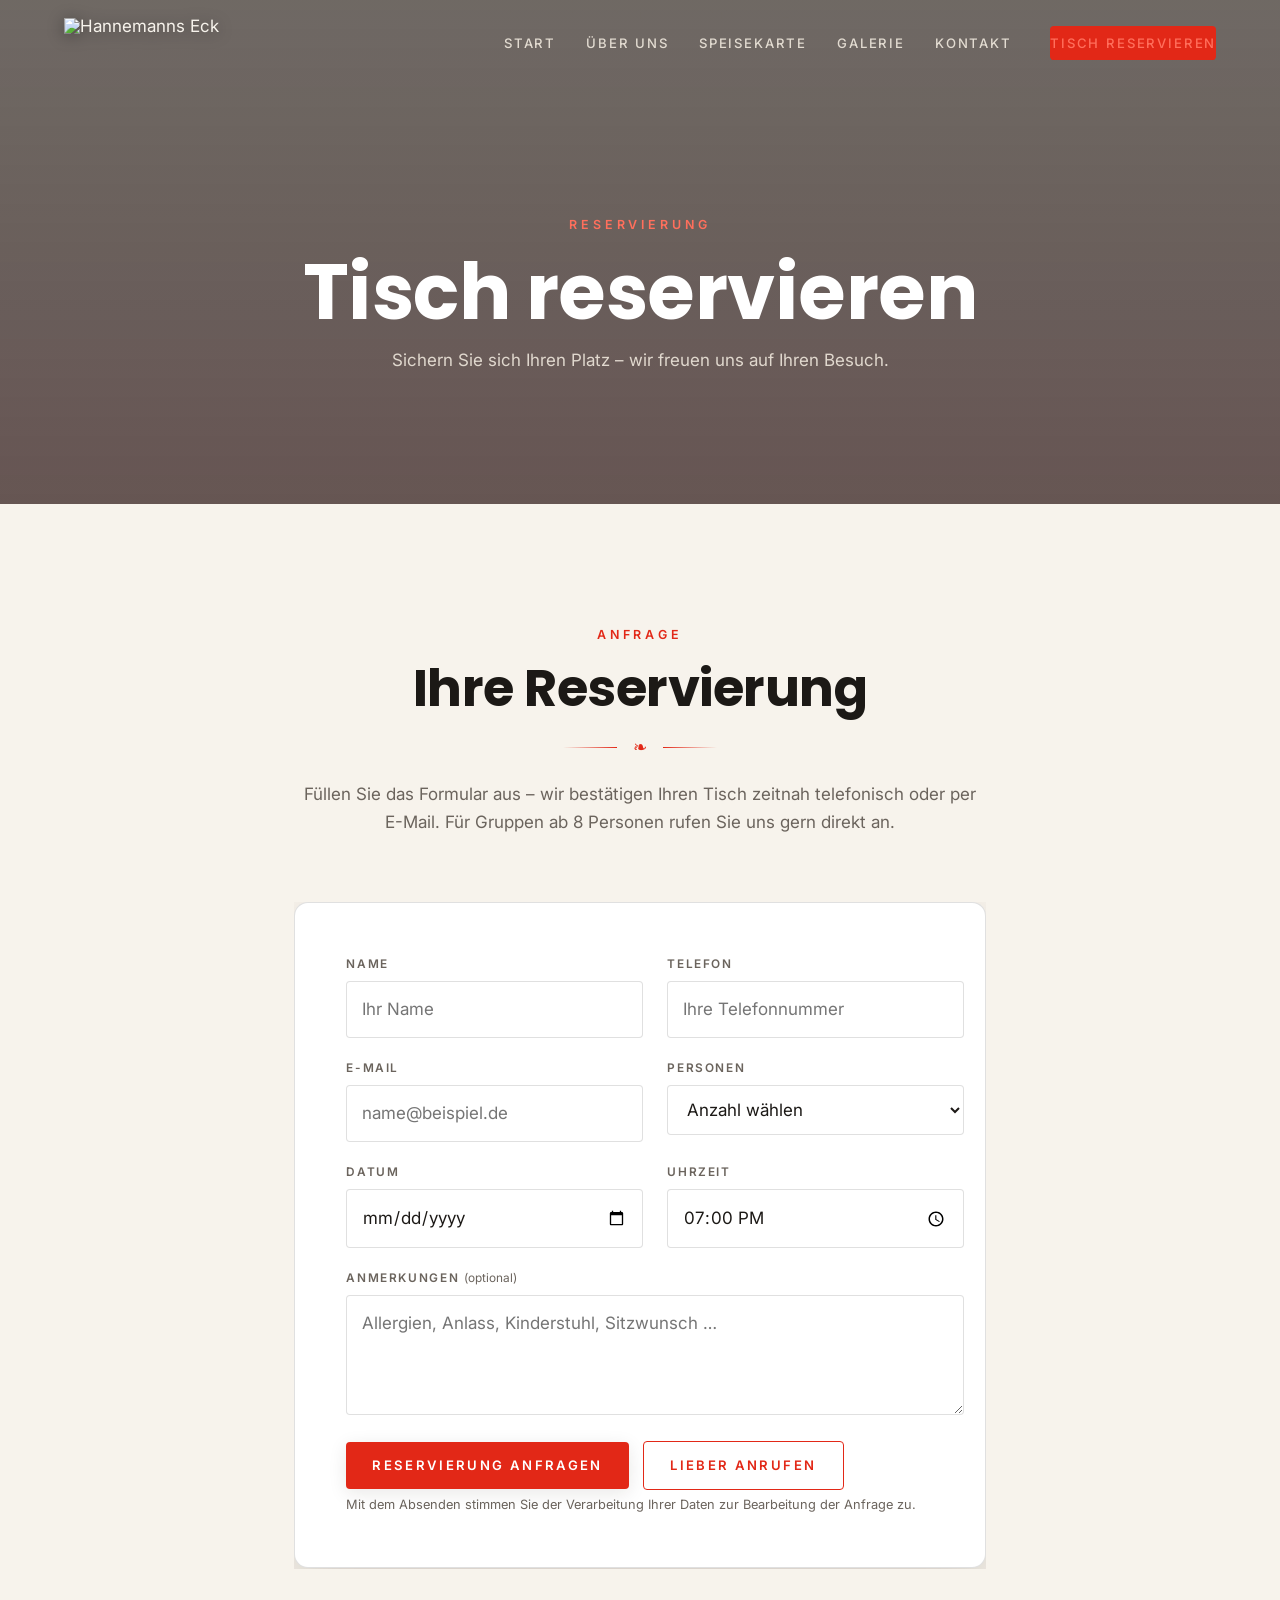
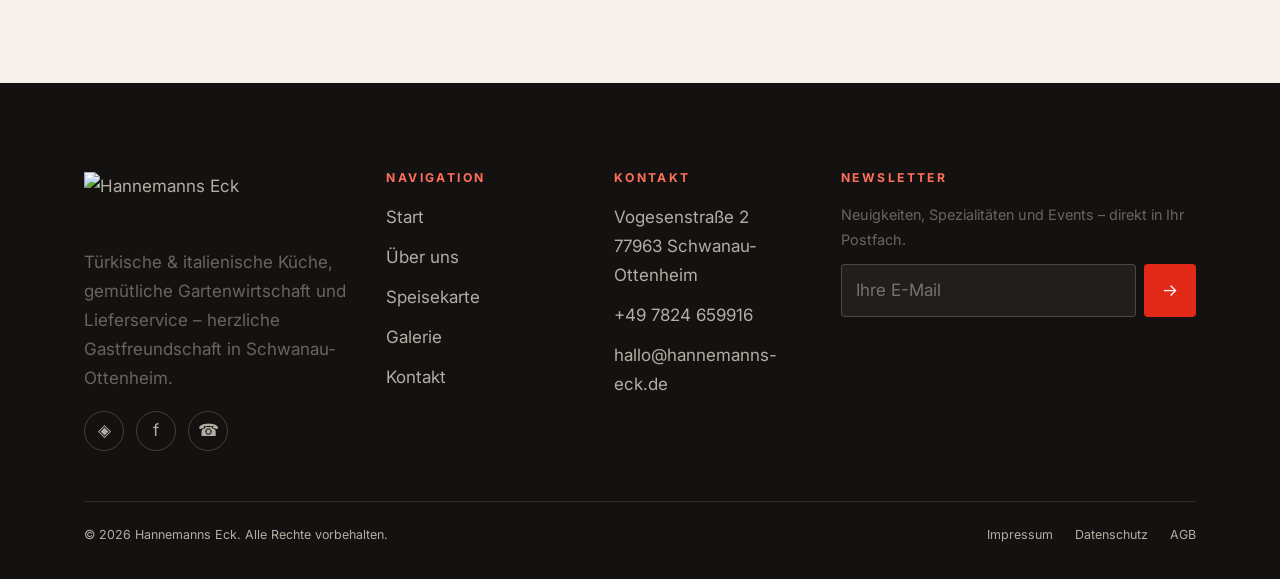
==== commit acad2c7e: "xy" ====
--- a/reservierung.html
+++ b/reservierung.html
@@ -40,11 +40,11 @@
     <section class="section">
       <div class="container" style="max-width:820px">
         <div class="section-head" data-reveal><span class="eyebrow">Anfrage</span><h2>Ihre Reservierung</h2><div class="script-divider">❧</div><p>Füllen Sie das Formular aus – wir bestätigen Ihren Tisch zeitnah telefonisch oder per E-Mail. Für Gruppen ab 8 Personen rufen Sie uns gern direkt an.</p></div>
-        <form class="form-card" id="reservation-form" data-reveal novalidate>
+        <form class="form-card" id="reservation-form" autocomplete="off" data-reveal novalidate>
       <!-- Spamschutz (Honeypot) - von Menschen unsichtbar -->
       <input type="text" name="_gotcha" tabindex="-1" autocomplete="off" aria-hidden="true" style="position:absolute;left:-9999px;width:1px;height:1px;opacity:0" />
       <!-- Zweiter Honeypot (nur fuer Bots sichtbar) -->
-      <input type="text" name="company" tabindex="-1" autocomplete="off" aria-hidden="true" style="position:absolute;left:-9999px;width:1px;height:1px;opacity:0" />
+      <input type="text" name="website" tabindex="-1" autocomplete="off" aria-hidden="true" style="position:absolute;left:-9999px;width:1px;height:1px;opacity:0" />
           <div class="form-grid">
             <div class="field"><label for="r-name">Name</label><input id="r-name" name="name" type="text" autocomplete="name" required placeholder="Ihr Name" /></div>
             <div class="field"><label for="r-phone">Telefon</label><input id="r-phone" name="phone" type="tel" autocomplete="tel" required placeholder="Ihre Telefonnummer" /></div>
